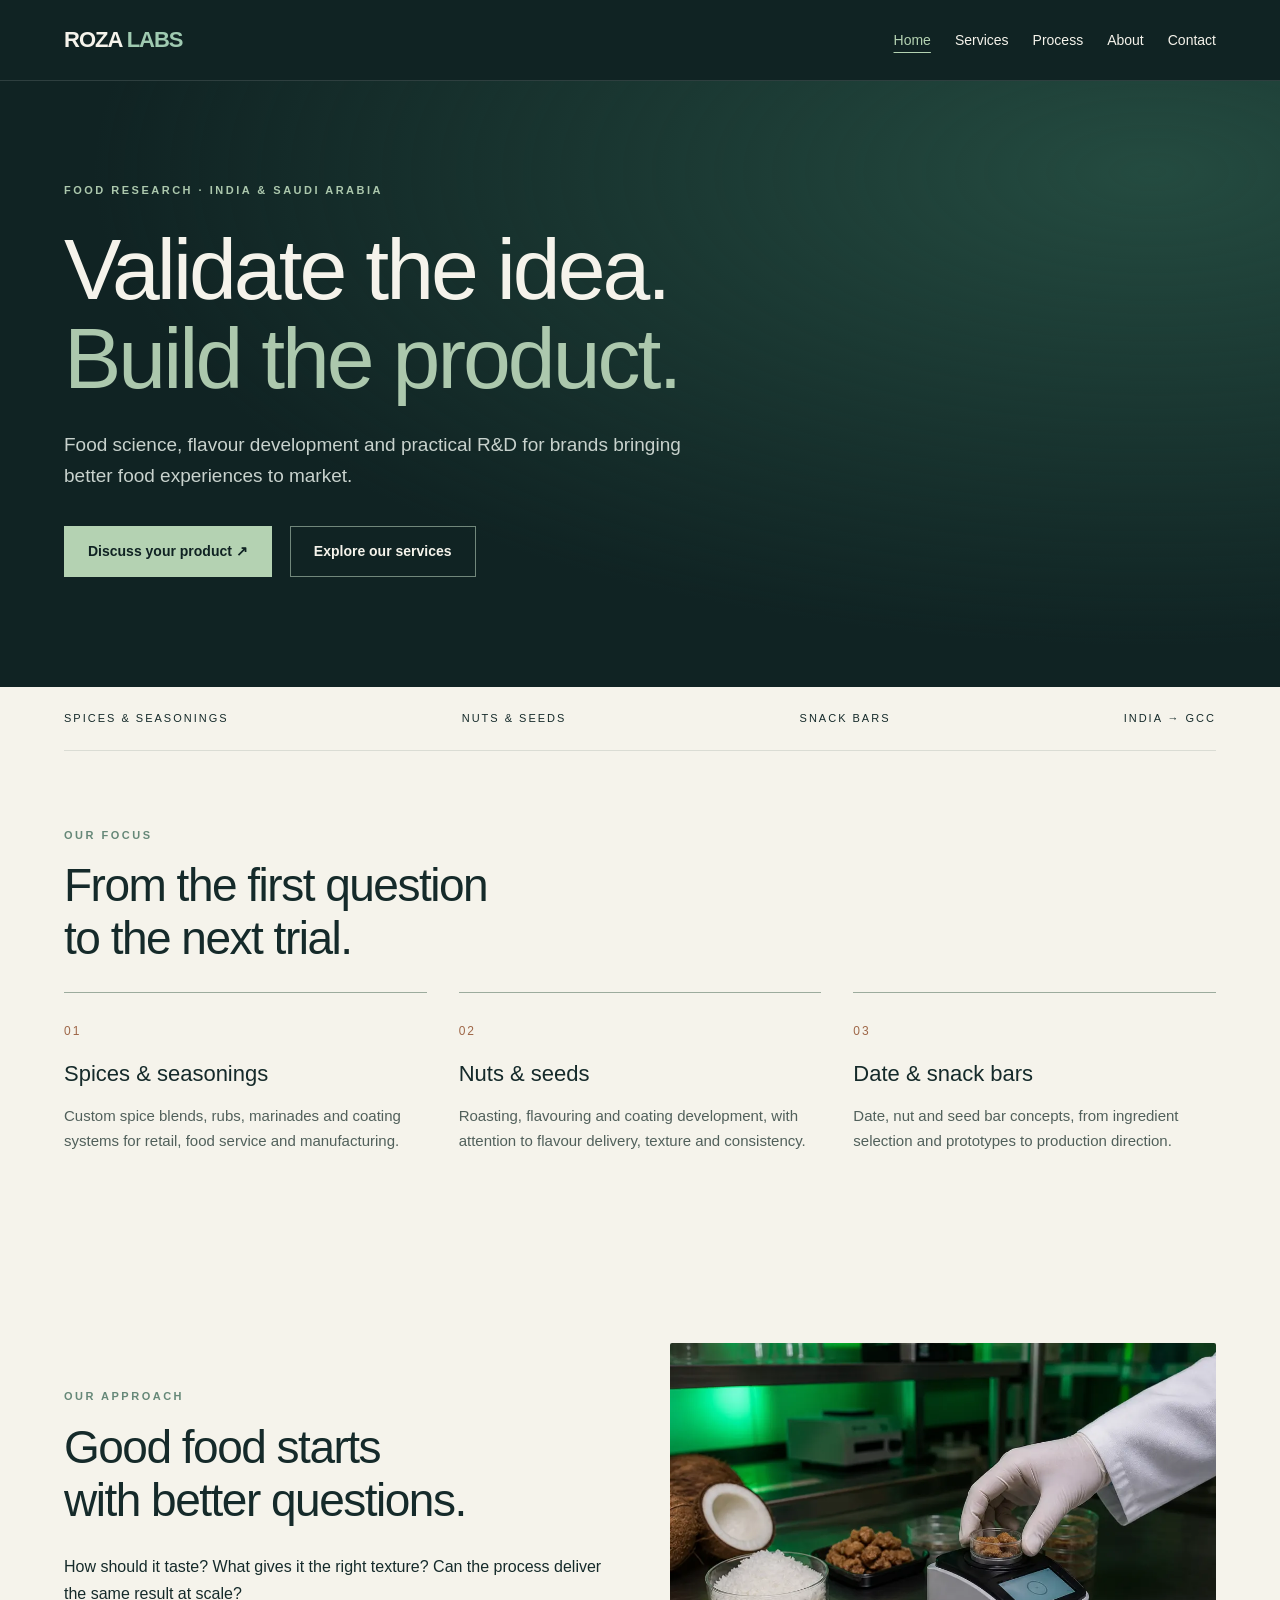
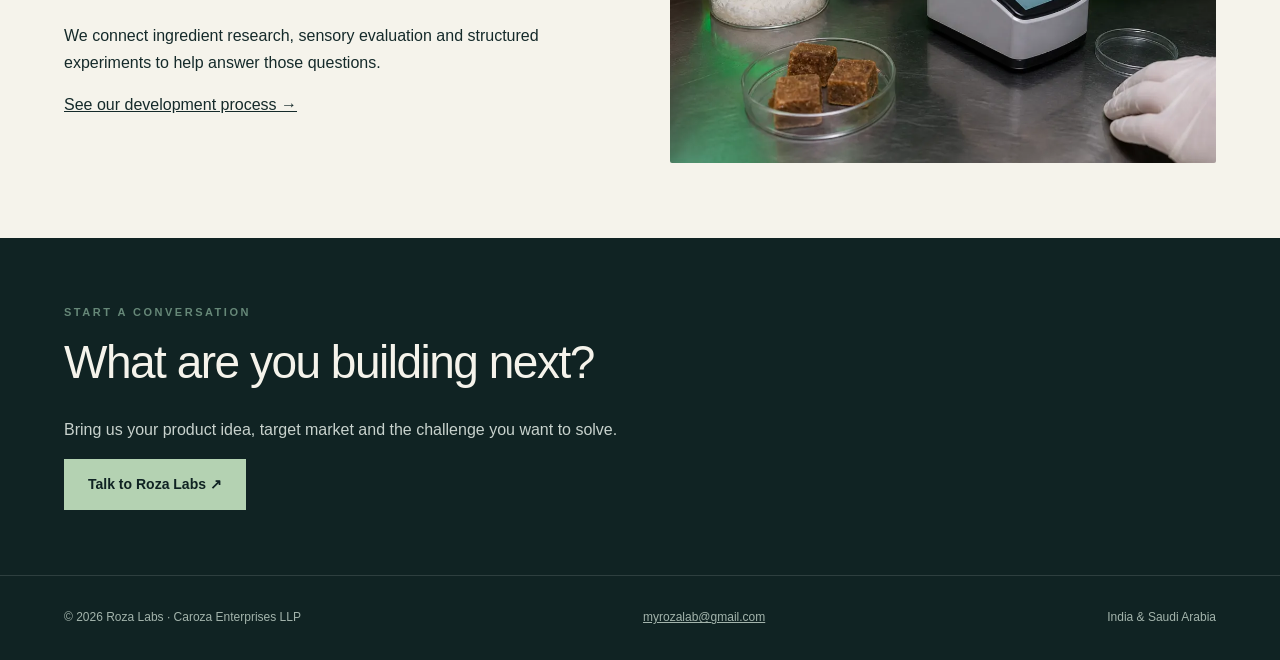
==== index.html @ a08a2f4f "Publish standalone Roza Labs marketing website" ====
<!doctype html><html lang="en"><head><meta charset="utf-8"><meta name="viewport" content="width=device-width,initial-scale=1"><title>Food product development | Roza Labs</title><meta name="description" content="Roza Labs: food product development, spice blends, nuts and seeds, snack bars and ingredient sourcing. India and Saudi Arabia."><meta name="theme-color" content="#102323"><link rel="stylesheet" href="style.css"></head><body><a class="skip" href="#main">Skip to content</a><header><div class="wrap nav"><a class="brand" href="index.html">ROZA <span>LABS</span></a><nav aria-label="Main navigation"><a href="index.html" aria-current="page">Home</a><a href="services.html">Services</a><a href="process.html">Process</a><a href="about.html">About</a><a href="contact.html">Contact</a></nav></div></header><main id="main"><section class="hero"><div class="wrap"><div class="eyebrow">Food research · India & Saudi Arabia</div><h1>Validate the idea.<br><em>Build the product.</em></h1><p class="intro">Food science, flavour development and practical R&D for brands bringing better food experiences to market.</p><div class="buttons"><a class="button" href="contact.html">Discuss your product ↗</a><a class="button secondary" href="services.html">Explore our services</a></div></div></section><div class="wrap strip"><span>Spices & seasonings</span><span>Nuts & seeds</span><span>Snack bars</span><span>India → GCC</span></div><section class="content"><div class="wrap"><div class="eyebrow">Our focus</div><h2>From the first question<br>to the next trial.</h2><div class="grid"><article class="card"><span class="num">01</span><h3>Spices & seasonings</h3><p>Custom spice blends, rubs, marinades and coating systems for retail, food service and manufacturing.</p></article><article class="card"><span class="num">02</span><h3>Nuts & seeds</h3><p>Roasting, flavouring and coating development, with attention to flavour delivery, texture and consistency.</p></article><article class="card"><span class="num">03</span><h3>Date & snack bars</h3><p>Date, nut and seed bar concepts, from ingredient selection and prototypes to production direction.</p></article></div></div></section><section class="content"><div class="wrap"><div class="split"><div><div class="eyebrow">Our approach</div><h2>Good food starts<br>with better questions.</h2><p>How should it taste? What gives it the right texture? Can the process deliver the same result at scale?</p><p>We connect ingredient research, sensory evaluation and structured experiments to help answer those questions.</p><a href="process.html">See our development process →</a></div><img class="photo" src="images/lab_water_activity.webp" alt="Food laboratory water activity study" loading="lazy"></div></div></section><section class="dark"><div class="wrap"><div class="eyebrow">Start a conversation</div><h2>What are you building next?</h2><p>Bring us your product idea, target market and the challenge you want to solve.</p><a class="button" href="contact.html">Talk to Roza Labs ↗</a></div></section></main><footer><div class="wrap foot"><span>© 2026 Roza Labs · Caroza Enterprises LLP</span><a href="mailto:myrozalab@gmail.com">myrozalab@gmail.com</a><span>India & Saudi Arabia</span></div></footer></body></html>
---- style.css ----
*{box-sizing:border-box}html{scroll-behavior:smooth}body{margin:0;font-family:Arial,Helvetica,sans-serif;background:#f5f3eb;color:#152a2a;line-height:1.65}a{color:inherit}a:focus-visible,button:focus-visible{outline:3px solid #c37e4a;outline-offset:5px}.wrap{width:min(1160px,90%);margin:auto}header{background:#102323;color:#f5f3eb;border-bottom:1px solid #ffffff20}.nav{display:flex;align-items:center;justify-content:space-between;gap:24px;padding:22px 0}.brand{text-decoration:none;font-size:22px;letter-spacing:-1px;font-weight:800}.brand span{color:#9fcab1}nav{display:flex;gap:24px;flex-wrap:wrap}nav a{text-decoration:none;font-size:14px}nav a[aria-current]{color:#b4d2b2;text-decoration:underline;text-underline-offset:7px}.hero{background:radial-gradient(ellipse at 90% 15%,#244b40,transparent 65%),#102323;color:#f5f3eb;padding:100px 0 110px}.eyebrow{text-transform:uppercase;letter-spacing:2.5px;font-size:11px;font-weight:bold;color:#668878}.hero .eyebrow{color:#acc8ad}h1{font-size:clamp(44px,7vw,86px);line-height:1.03;letter-spacing:-3px;font-weight:500;max-width:870px;margin:26px 0}h1 em{font-style:normal;color:#acc8ad}.intro{font-size:19px;max-width:620px;color:#c8d2cd}.buttons{display:flex;gap:18px;flex-wrap:wrap;align-items:center;margin-top:35px}.button{display:inline-block;padding:13px 23px;background:#b4d2b2;color:#102323;text-decoration:none;font-size:14px;font-weight:bold;border:1px solid transparent}.button.secondary{background:transparent;color:inherit;border-color:#71877b}.strip{padding:22px 0;border-bottom:1px solid #233c3020;display:flex;justify-content:space-between;gap:20px;flex-wrap:wrap;text-transform:uppercase;letter-spacing:2px;font-size:11px}section.content{padding:75px 0}h2{font-size:clamp(30px,4vw,46px);line-height:1.15;letter-spacing:-1.5px;font-weight:500;margin:15px 0 28px}h3{font-size:22px;font-weight:500;line-height:1.3;margin:16px 0}p{max-width:740px}.grid{display:grid;grid-template-columns:repeat(3,1fr);gap:32px}.card{border-top:1px solid #9cab9d;padding:24px 0}.num{font-size:12px;color:#9e6647;letter-spacing:2px}.card p{color:#51605b;font-size:15px}.split{display:grid;grid-template-columns:1fr 1fr;gap:60px;align-items:center}.photo{width:100%;height:420px;object-fit:cover;border-radius:2px}.dark{background:#102323;color:#f5f3eb;padding:65px 0}.dark p{color:#c8d2cd}.contact{font-size:clamp(20px,4vw,38px);overflow-wrap:anywhere}footer{background:#102323;color:#a3b4ac;padding:32px 0;border-top:1px solid #ffffff20;font-size:12px}.foot{display:flex;justify-content:space-between;gap:20px;flex-wrap:wrap}.skip{position:absolute;left:-9999px}.skip:focus{left:10px;top:10px;background:white;padding:10px;z-index:10}li{margin-bottom:12px}@media(max-width:700px){.nav{align-items:flex-start;flex-direction:column;gap:14px}nav{gap:18px}.hero{padding:65px 0}.grid,.split{grid-template-columns:1fr;gap:20px}section.content{padding:50px 0}h1{letter-spacing:-2px}.photo{height:300px}.intro{font-size:17px}}@media(prefers-reduced-motion:reduce){html{scroll-behavior:auto}}
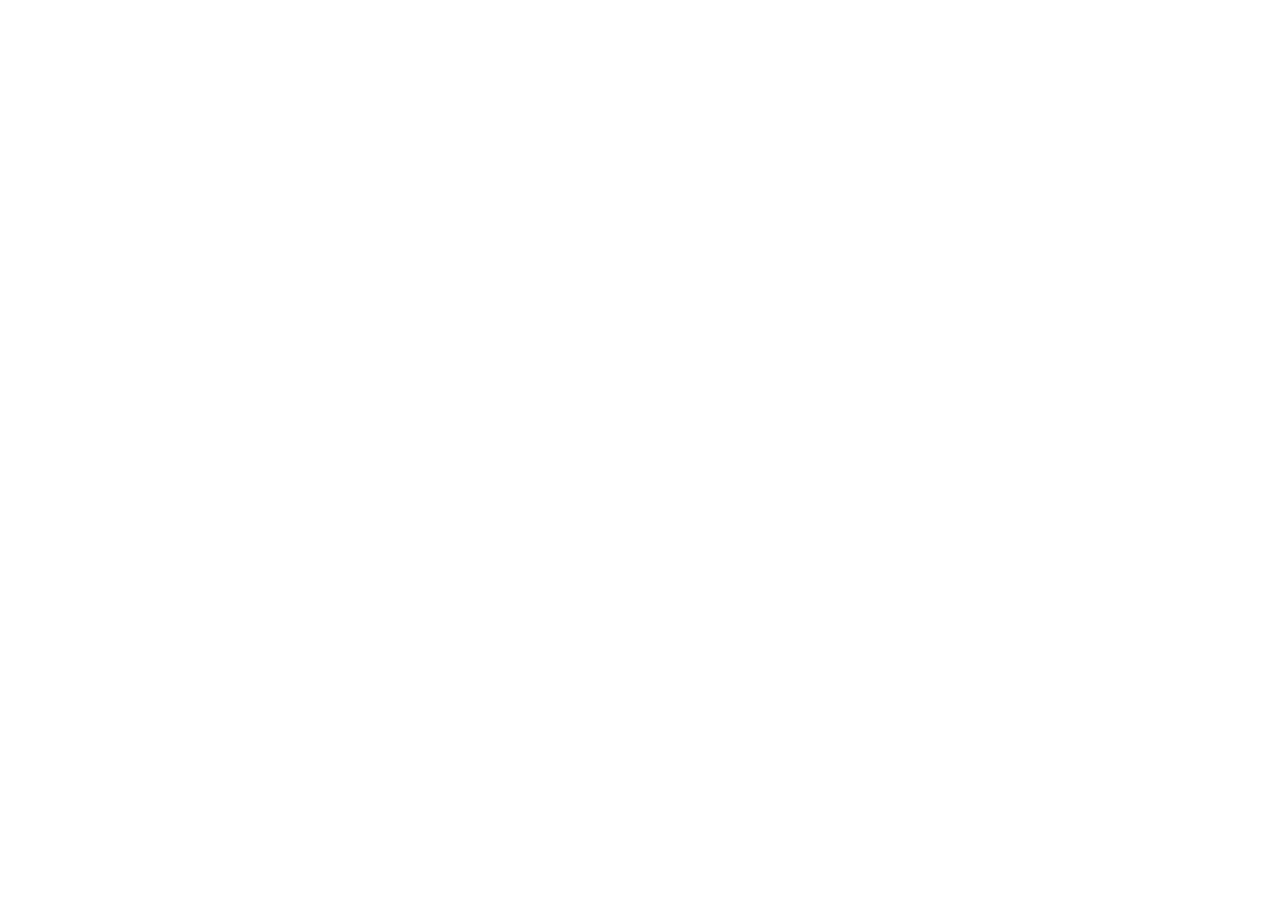
==== commit 2757fc6c: "Restore original animated React frontend and sign-in design" ====
--- a/index.html
+++ b/index.html
@@ -1 +1,25 @@
-<!doctype html><html lang="en"><head><meta charset="utf-8"><meta name="viewport" content="width=device-width,initial-scale=1"><title>Food product development | Roza Labs</title><meta name="description" content="Roza Labs: food product development, spice blends, nuts and seeds, snack bars and ingredient sourcing. India and Saudi Arabia."><meta name="theme-color" content="#102323"><link rel="stylesheet" href="style.css"></head><body><a class="skip" href="#main">Skip to content</a><header><div class="wrap nav"><a class="brand" href="index.html">ROZA <span>LABS</span></a><nav aria-label="Main navigation"><a href="index.html" aria-current="page">Home</a><a href="services.html">Services</a><a href="process.html">Process</a><a href="about.html">About</a><a href="contact.html">Contact</a></nav></div></header><main id="main"><section class="hero"><div class="wrap"><div class="eyebrow">Food research · India & Saudi Arabia</div><h1>Validate the idea.<br><em>Build the product.</em></h1><p class="intro">Food science, flavour development and practical R&D for brands bringing better food experiences to market.</p><div class="buttons"><a class="button" href="contact.html">Discuss your product ↗</a><a class="button secondary" href="services.html">Explore our services</a></div></div></section><div class="wrap strip"><span>Spices & seasonings</span><span>Nuts & seeds</span><span>Snack bars</span><span>India → GCC</span></div><section class="content"><div class="wrap"><div class="eyebrow">Our focus</div><h2>From the first question<br>to the next trial.</h2><div class="grid"><article class="card"><span class="num">01</span><h3>Spices & seasonings</h3><p>Custom spice blends, rubs, marinades and coating systems for retail, food service and manufacturing.</p></article><article class="card"><span class="num">02</span><h3>Nuts & seeds</h3><p>Roasting, flavouring and coating development, with attention to flavour delivery, texture and consistency.</p></article><article class="card"><span class="num">03</span><h3>Date & snack bars</h3><p>Date, nut and seed bar concepts, from ingredient selection and prototypes to production direction.</p></article></div></div></section><section class="content"><div class="wrap"><div class="split"><div><div class="eyebrow">Our approach</div><h2>Good food starts<br>with better questions.</h2><p>How should it taste? What gives it the right texture? Can the process deliver the same result at scale?</p><p>We connect ingredient research, sensory evaluation and structured experiments to help answer those questions.</p><a href="process.html">See our development process →</a></div><img class="photo" src="images/lab_water_activity.webp" alt="Food laboratory water activity study" loading="lazy"></div></div></section><section class="dark"><div class="wrap"><div class="eyebrow">Start a conversation</div><h2>What are you building next?</h2><p>Bring us your product idea, target market and the challenge you want to solve.</p><a class="button" href="contact.html">Talk to Roza Labs ↗</a></div></section></main><footer><div class="wrap foot"><span>© 2026 Roza Labs · Caroza Enterprises LLP</span><a href="mailto:myrozalab@gmail.com">myrozalab@gmail.com</a><span>India & Saudi Arabia</span></div></footer></body></html>+<!doctype html>
+<html lang="en">
+
+  <head>
+    <meta charset="UTF-8" />
+    <meta
+      name="viewport"
+      content="width=device-width, initial-scale=1.0, maximum-scale=1" />
+    <title>ROZA LAB — Evidence food R&D · India → GCC</title>
+    <meta name="description" content="ROZA LAB: trade evidence, flavor science, shelf-life and client R&D for spices, nuts, seeds, coconut confection — India manufacturing to GCC markets." />
+    <meta property="og:title" content="ROZA LAB — Evidence food R&D" />
+    <meta property="og:description" content="Trade evidence, flavor science and lab studies in one workspace." />
+    <meta property="og:type" content="website" />
+    <link rel="preconnect" href="https://fonts.googleapis.com" />
+    <link rel="preconnect" href="https://fonts.gstatic.com" crossorigin />
+    <link href="https://fonts.googleapis.com/css2?family=Fraunces:opsz,wght@9..144,400;9..144,500;9..144,600;9..144,700&family=Outfit:wght@400;500;600;700&family=IBM+Plex+Mono:wght@400;500&display=swap" rel="stylesheet" />
+    <script type="module" crossorigin src="/roza-labs-website/assets/index-CizTL8Ad.js"></script>
+    <link rel="stylesheet" crossorigin href="/roza-labs-website/assets/index-C0VXXKcH.css">
+  </head>
+
+  <body>
+    <div id="root"></div>
+  </body>
+
+</html>
